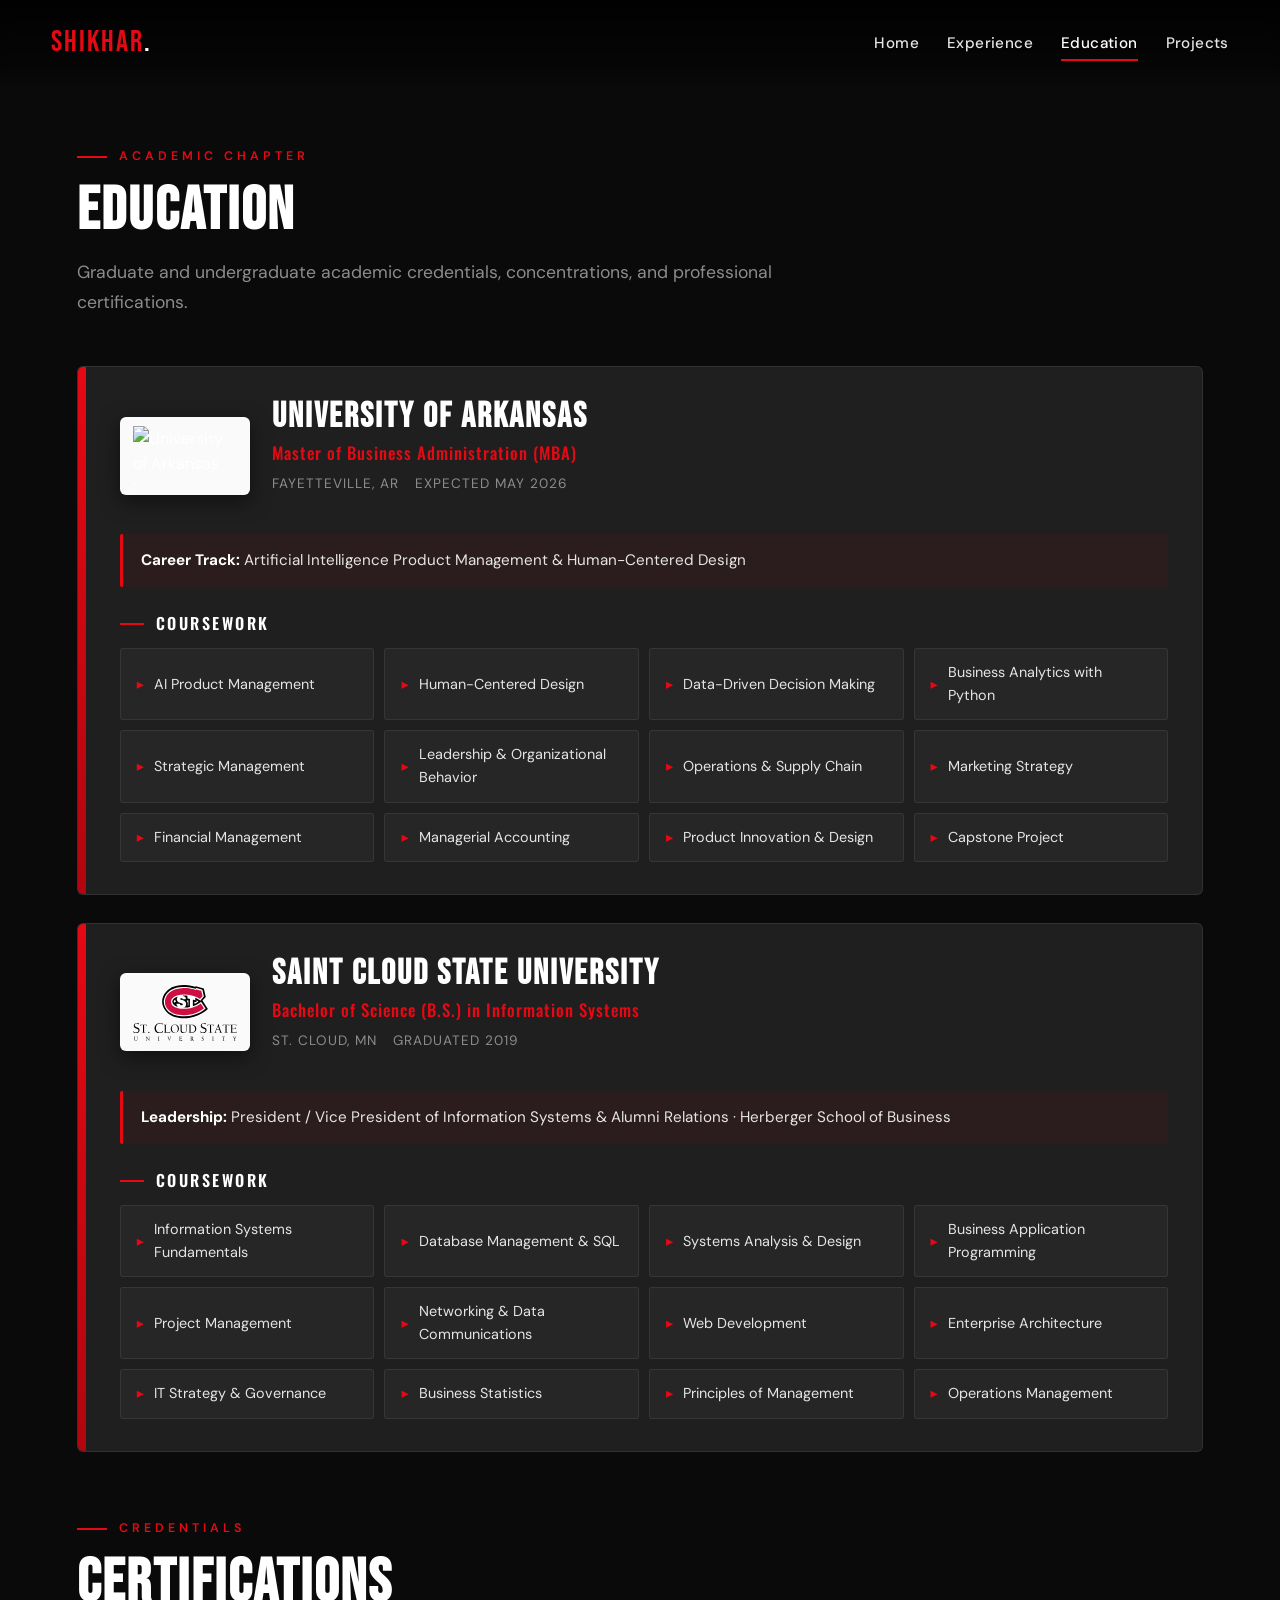
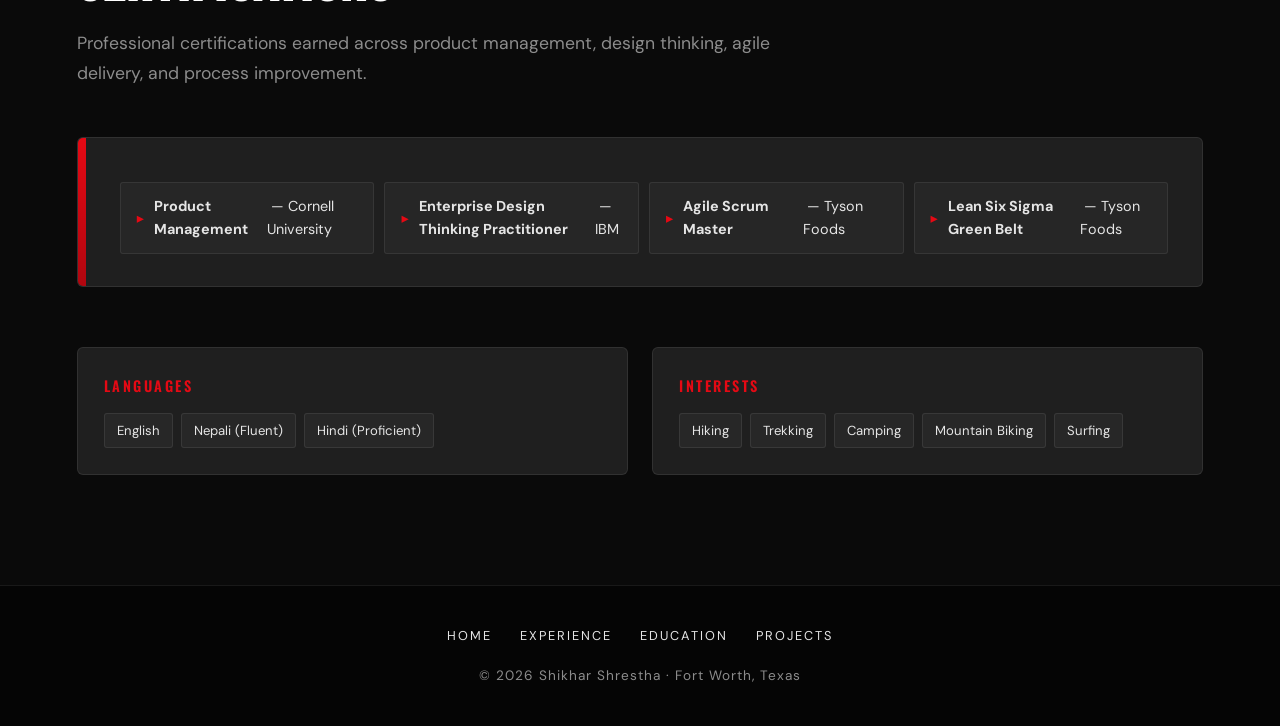
==== education.html @ f638914a "added logo images and created initial HTML, CSS, and JavaScript files for the portfolio website. The" ====
<!DOCTYPE html>
<html lang="en">
<head>
  <meta charset="UTF-8" />
  <meta name="viewport" content="width=device-width, initial-scale=1.0" />
  <meta name="description" content="Education and certifications of Shikhar Shrestha — MBA from University of Arkansas, BS from Saint Cloud State University." />
  <title>Education | Shikhar Shrestha</title>
  <link rel="stylesheet" href="css/styles.css" />
  <link rel="icon" type="image/svg+xml" href="data:image/svg+xml,%3Csvg xmlns='http://www.w3.org/2000/svg' viewBox='0 0 32 32'%3E%3Crect width='32' height='32' fill='%23141414'/%3E%3Ctext x='50%25' y='50%25' text-anchor='middle' dominant-baseline='central' fill='%23E50914' font-family='Arial Black' font-size='22' font-weight='900'%3ES%3C/text%3E%3C/svg%3E" />
</head>
<body>

  <!-- NAVIGATION -->
  <nav class="nav">
    <div class="nav-inner">
      <a href="index.html" class="nav-logo">SHIKHAR<span>.</span></a>
      <button class="nav-toggle" aria-label="Menu">☰</button>
      <ul class="nav-links">
        <li><a href="index.html">Home</a></li>
        <li><a href="experience.html">Experience</a></li>
        <li><a href="education.html">Education</a></li>
        <li><a href="projects.html">Projects</a></li>
      </ul>
    </div>
  </nav>

  <!-- PAGE HEADER -->
  <section class="section" style="padding-top: 140px;">
    <div class="section-header">
      <div class="section-label reveal">Academic Chapter</div>
      <h1 class="section-title reveal reveal-delay-1">Education</h1>
      <p class="section-subtitle reveal reveal-delay-2">
        Graduate and undergraduate academic credentials, concentrations, and professional certifications.
      </p>
    </div>

    <div class="edu-grid">

      <!-- UNIVERSITY OF ARKANSAS -->
      <article class="edu-card reveal">
        <div class="edu-accent"></div>
        <div class="edu-body">
          <div class="edu-head">
            <div class="edu-logo"><img src="assets/logos/uark.svg" alt="University of Arkansas logo" /></div>
            <div>
              <h2 class="edu-school">University of Arkansas</h2>
              <div class="edu-degree">Master of Business Administration (MBA)</div>
              <div class="edu-meta">
                <span>Fayetteville, AR</span>
                <span>Expected May 2026</span>
              </div>
            </div>
          </div>

          <div class="edu-track">
            <strong>Career Track:</strong> Artificial Intelligence Product Management &amp; Human-Centered Design
          </div>

          <h3 class="subsection-title">Coursework</h3>
          <!--
            EDIT: Replace the items below with the specific courses you've taken.
            These reflect the stated AI Product Management &amp; Human-Centered Design track.
          -->
          <ul class="coursework-list">
            <li>AI Product Management</li>
            <li>Human-Centered Design</li>
            <li>Data-Driven Decision Making</li>
            <li>Business Analytics with Python</li>
            <li>Strategic Management</li>
            <li>Leadership &amp; Organizational Behavior</li>
            <li>Operations &amp; Supply Chain</li>
            <li>Marketing Strategy</li>
            <li>Financial Management</li>
            <li>Managerial Accounting</li>
            <li>Product Innovation &amp; Design</li>
            <li>Capstone Project</li>
          </ul>
        </div>
      </article>

      <!-- SAINT CLOUD STATE UNIVERSITY -->
      <article class="edu-card reveal reveal-delay-1">
        <div class="edu-accent"></div>
        <div class="edu-body">
          <div class="edu-head">
            <div class="edu-logo"><img src="assets/logos/scsu.svg" alt="Saint Cloud State University logo" /></div>
            <div>
              <h2 class="edu-school">Saint Cloud State University</h2>
              <div class="edu-degree">Bachelor of Science (B.S.) in Information Systems</div>
              <div class="edu-meta">
                <span>St. Cloud, MN</span>
                <span>Graduated 2019</span>
              </div>
            </div>
          </div>

          <div class="edu-track">
            <strong>Leadership:</strong> President / Vice President of Information Systems &amp; Alumni Relations · Herberger School of Business
          </div>

          <h3 class="subsection-title">Coursework</h3>
          <ul class="coursework-list">
            <li>Information Systems Fundamentals</li>
            <li>Database Management &amp; SQL</li>
            <li>Systems Analysis &amp; Design</li>
            <li>Business Application Programming</li>
            <li>Project Management</li>
            <li>Networking &amp; Data Communications</li>
            <li>Web Development</li>
            <li>Enterprise Architecture</li>
            <li>IT Strategy &amp; Governance</li>
            <li>Business Statistics</li>
            <li>Principles of Management</li>
            <li>Operations Management</li>
          </ul>
        </div>
      </article>

    </div>

    <!-- CERTIFICATIONS -->
    <div class="skills-section">
      <div class="section-header">
        <div class="section-label">Credentials</div>
        <h2 class="section-title">Certifications</h2>
        <p class="section-subtitle">Professional certifications earned across product management, design thinking, agile delivery, and process improvement.</p>
      </div>

      <div class="edu-card reveal" style="grid-template-columns: 8px 1fr;">
        <div class="edu-accent"></div>
        <div class="edu-body">
          <ul class="cert-list">
            <li><strong>Product Management</strong>&nbsp;— Cornell University</li>
            <li><strong>Enterprise Design Thinking Practitioner</strong>&nbsp;— IBM</li>
            <li><strong>Agile Scrum Master</strong>&nbsp;— Tyson Foods</li>
            <li><strong>Lean Six Sigma Green Belt</strong>&nbsp;— Tyson Foods</li>
          </ul>
        </div>
      </div>
    </div>

    <!-- LANGUAGES & INTERESTS -->
    <div class="skills-section">
      <div class="skills-grid">
        <div class="skill-group reveal">
          <h4>Languages</h4>
          <div class="skill-pills">
            <span class="skill-pill">English</span>
            <span class="skill-pill">Nepali (Fluent)</span>
            <span class="skill-pill">Hindi (Proficient)</span>
          </div>
        </div>

        <div class="skill-group reveal reveal-delay-1">
          <h4>Interests</h4>
          <div class="skill-pills">
            <span class="skill-pill">Hiking</span>
            <span class="skill-pill">Trekking</span>
            <span class="skill-pill">Camping</span>
            <span class="skill-pill">Mountain Biking</span>
            <span class="skill-pill">Surfing</span>
          </div>
        </div>
      </div>
    </div>
  </section>

  <!-- FOOTER -->
  <footer class="footer">
    <div class="footer-links">
      <a href="index.html">Home</a>
      <a href="experience.html">Experience</a>
      <a href="education.html">Education</a>
      <a href="projects.html">Projects</a>
    </div>
    <p>© <span id="year"></span> Shikhar Shrestha · Fort Worth, Texas</p>
  </footer>

  <script>document.getElementById('year').textContent = new Date().getFullYear();</script>
  <script src="js/main.js"></script>
</body>
</html>
---- css/styles.css ----
/* ==========================================================================
   Shikhar Shrestha | Portfolio — Netflix-inspired Theme
   ========================================================================== */

@import url('https://fonts.googleapis.com/css2?family=Bebas+Neue&family=Oswald:wght@400;500;600;700&family=DM+Sans:wght@300;400;500;600;700&display=swap');

:root {
  --netflix-red: #E50914;
  --netflix-red-dark: #B0060F;
  --netflix-red-light: #F40612;
  --bg-black: #0a0a0a;
  --bg-dark: #141414;
  --bg-card: #1f1f1f;
  --bg-card-hover: #2a2a2a;
  --text-primary: #ffffff;
  --text-secondary: #e5e5e5;
  --text-muted: #8c8c8c;
  --border-subtle: rgba(255, 255, 255, 0.08);
  --gradient-overlay: linear-gradient(180deg, rgba(10,10,10,0) 0%, rgba(10,10,10,0.6) 60%, var(--bg-black) 100%);
  --shadow-lg: 0 20px 60px rgba(0,0,0,0.6);
  --shadow-red: 0 10px 40px rgba(229, 9, 20, 0.25);

  --font-display: 'Bebas Neue', 'Oswald', sans-serif;
  --font-heading: 'Oswald', sans-serif;
  --font-body: 'DM Sans', system-ui, sans-serif;
}

* {
  margin: 0;
  padding: 0;
  box-sizing: border-box;
}

html {
  scroll-behavior: smooth;
  -webkit-text-size-adjust: 100%;
}

body {
  font-family: var(--font-body);
  background: var(--bg-black);
  color: var(--text-primary);
  line-height: 1.6;
  overflow-x: hidden;
  min-height: 100vh;
}

img { max-width: 100%; height: auto; display: block; }
a { color: inherit; text-decoration: none; transition: color 0.3s ease; }
a:hover { color: var(--netflix-red); }
button { font-family: inherit; cursor: pointer; border: none; background: none; color: inherit; }

/* ==========================================================================
   Navigation
   ========================================================================== */
.nav {
  position: fixed;
  top: 0; left: 0; right: 0;
  z-index: 100;
  padding: 18px 4%;
  background: linear-gradient(180deg, rgba(0,0,0,0.85) 0%, rgba(0,0,0,0.4) 80%, transparent 100%);
  backdrop-filter: blur(8px);
  -webkit-backdrop-filter: blur(8px);
  transition: background 0.3s ease;
}
.nav.scrolled {
  background: rgba(10, 10, 10, 0.95);
}
.nav-inner {
  display: flex;
  align-items: center;
  justify-content: space-between;
  max-width: 1440px;
  margin: 0 auto;
}
.nav-logo {
  font-family: var(--font-display);
  font-size: clamp(1.4rem, 2.5vw, 1.9rem);
  color: var(--netflix-red);
  letter-spacing: 2px;
  font-weight: 400;
}
.nav-logo span { color: var(--text-primary); }
.nav-links {
  display: flex;
  gap: 28px;
  list-style: none;
  align-items: center;
}
.nav-links a {
  font-size: 0.95rem;
  font-weight: 500;
  letter-spacing: 0.4px;
  color: var(--text-secondary);
  position: relative;
  padding: 4px 0;
}
.nav-links a::after {
  content: '';
  position: absolute;
  bottom: -4px; left: 0;
  width: 0; height: 2px;
  background: var(--netflix-red);
  transition: width 0.3s ease;
}
.nav-links a:hover::after,
.nav-links a.active::after { width: 100%; }
.nav-links a.active { color: var(--text-primary); }

.nav-toggle {
  display: none;
  font-size: 1.5rem;
  color: var(--text-primary);
  z-index: 101;
}

/* ==========================================================================
   Home / Hero
   ========================================================================== */
.hero {
  min-height: 100vh;
  display: flex;
  align-items: center;
  padding: 120px 6% 80px;
  position: relative;
  background: radial-gradient(ellipse at top right, rgba(229,9,20,0.15) 0%, transparent 55%),
              radial-gradient(ellipse at bottom left, rgba(229,9,20,0.08) 0%, transparent 50%),
              var(--bg-black);
}
.hero::before {
  content: '';
  position: absolute;
  inset: 0;
  background-image:
    linear-gradient(rgba(255,255,255,0.015) 1px, transparent 1px),
    linear-gradient(90deg, rgba(255,255,255,0.015) 1px, transparent 1px);
  background-size: 50px 50px;
  pointer-events: none;
}
.hero-inner {
  max-width: 1200px;
  margin: 0 auto;
  display: grid;
  grid-template-columns: auto 1fr;
  gap: clamp(32px, 5vw, 72px);
  align-items: center;
  position: relative;
  z-index: 1;
  width: 100%;
}

.profile-frame {
  width: clamp(220px, 28vw, 340px);
  height: clamp(220px, 28vw, 340px);
  background: var(--bg-card);
  border: 3px solid var(--netflix-red);
  box-shadow: var(--shadow-red), 0 0 0 8px rgba(229,9,20,0.1);
  position: relative;
  overflow: hidden;
  transition: transform 0.5s cubic-bezier(0.4, 0, 0.2, 1);
}
.profile-frame::before {
  content: '';
  position: absolute;
  inset: 0;
  background: linear-gradient(135deg, transparent 60%, rgba(229,9,20,0.2) 100%);
  z-index: 2;
  pointer-events: none;
}
.profile-frame:hover { transform: scale(1.02); }
.profile-frame img {
  width: 100%;
  height: 100%;
  object-fit: cover;
}
.profile-placeholder {
  width: 100%; height: 100%;
  display: flex;
  align-items: center;
  justify-content: center;
  font-family: var(--font-display);
  font-size: clamp(4rem, 8vw, 7rem);
  color: var(--netflix-red);
  background: linear-gradient(135deg, #1a1a1a 0%, #0a0a0a 100%);
}

.hero-content { min-width: 0; }
.hero-tag {
  display: inline-block;
  font-size: 0.75rem;
  letter-spacing: 4px;
  color: var(--netflix-red);
  text-transform: uppercase;
  font-weight: 600;
  margin-bottom: 18px;
  padding: 6px 14px;
  border: 1px solid var(--netflix-red);
  border-radius: 2px;
  background: rgba(229, 9, 20, 0.08);
}
.hero-name {
  font-family: var(--font-display);
  font-size: clamp(2.5rem, 7vw, 5.5rem);
  line-height: 0.95;
  letter-spacing: 2px;
  text-transform: uppercase;
  margin-bottom: 14px;
  background: linear-gradient(180deg, #ffffff 0%, #bfbfbf 100%);
  -webkit-background-clip: text;
  background-clip: text;
  -webkit-text-fill-color: transparent;
}
.hero-role {
  font-family: var(--font-heading);
  font-size: clamp(1rem, 1.8vw, 1.35rem);
  color: var(--text-secondary);
  font-weight: 400;
  letter-spacing: 1px;
  text-transform: uppercase;
  margin-bottom: 26px;
}
.hero-role span { color: var(--netflix-red); font-weight: 600; }

.contact-grid {
  display: grid;
  grid-template-columns: repeat(auto-fit, minmax(240px, 1fr));
  gap: 14px;
  margin-top: 24px;
}
.contact-item {
  display: flex;
  align-items: center;
  gap: 12px;
  padding: 12px 16px;
  background: rgba(31, 31, 31, 0.6);
  border: 1px solid var(--border-subtle);
  border-radius: 4px;
  font-size: 0.9rem;
  transition: all 0.3s ease;
  word-break: break-word;
}
.contact-item:hover {
  background: rgba(229, 9, 20, 0.1);
  border-color: var(--netflix-red);
  transform: translateX(4px);
}
.contact-icon {
  width: 18px; height: 18px;
  color: var(--netflix-red);
  flex-shrink: 0;
}

/* ==========================================================================
   Section Shared
   ========================================================================== */
.section {
  padding: clamp(60px, 9vw, 110px) 6%;
  max-width: 1400px;
  margin: 0 auto;
}
.section-alt { background: linear-gradient(180deg, var(--bg-black) 0%, #0f0f0f 100%); }

.section-header { margin-bottom: 48px; }
.section-label {
  display: inline-flex;
  align-items: center;
  gap: 12px;
  font-size: 0.78rem;
  letter-spacing: 4px;
  color: var(--netflix-red);
  text-transform: uppercase;
  font-weight: 600;
  margin-bottom: 14px;
}
.section-label::before {
  content: '';
  width: 30px; height: 2px;
  background: var(--netflix-red);
}
.section-title {
  font-family: var(--font-display);
  font-size: clamp(2.2rem, 5vw, 3.8rem);
  letter-spacing: 2px;
  text-transform: uppercase;
  line-height: 1;
  margin-bottom: 16px;
}
.section-subtitle {
  font-size: clamp(0.95rem, 1.5vw, 1.1rem);
  color: var(--text-muted);
  max-width: 700px;
  line-height: 1.7;
}

/* ==========================================================================
   Summary / Impact cards
   ========================================================================== */
.summary-grid {
  display: grid;
  grid-template-columns: repeat(auto-fit, minmax(280px, 1fr));
  gap: 24px;
}
.summary-card {
  padding: 32px 28px;
  background: var(--bg-card);
  border: 1px solid var(--border-subtle);
  border-radius: 6px;
  position: relative;
  overflow: hidden;
  transition: all 0.4s cubic-bezier(0.4, 0, 0.2, 1);
}
.summary-card::before {
  content: '';
  position: absolute;
  top: 0; left: 0;
  width: 4px; height: 100%;
  background: var(--netflix-red);
  transform: scaleY(0);
  transform-origin: top;
  transition: transform 0.4s ease;
}
.summary-card:hover {
  background: var(--bg-card-hover);
  transform: translateY(-6px);
  box-shadow: var(--shadow-lg);
}
.summary-card:hover::before { transform: scaleY(1); }
.summary-card-num {
  font-family: var(--font-display);
  font-size: 2.5rem;
  color: var(--netflix-red);
  letter-spacing: 2px;
  line-height: 1;
  margin-bottom: 12px;
}
.summary-card h3 {
  font-family: var(--font-heading);
  font-size: 1.15rem;
  font-weight: 500;
  letter-spacing: 1px;
  text-transform: uppercase;
  margin-bottom: 10px;
}
.summary-card p {
  color: var(--text-muted);
  font-size: 0.95rem;
  line-height: 1.7;
}

.summary-text {
  background: var(--bg-card);
  border-left: 4px solid var(--netflix-red);
  padding: 30px 34px;
  border-radius: 2px;
  margin-bottom: 50px;
  font-size: clamp(1rem, 1.3vw, 1.1rem);
  color: var(--text-secondary);
  line-height: 1.8;
}

/* ==========================================================================
   Impact highlights row
   ========================================================================== */
.impact-row {
  display: grid;
  grid-template-columns: repeat(auto-fit, minmax(200px, 1fr));
  gap: 20px;
  margin-top: 50px;
}
.impact-stat {
  text-align: center;
  padding: 28px 20px;
  background: linear-gradient(135deg, rgba(229,9,20,0.08) 0%, transparent 100%);
  border: 1px solid rgba(229,9,20,0.2);
  border-radius: 4px;
  transition: transform 0.3s ease;
}
.impact-stat:hover { transform: translateY(-4px); }
.impact-stat .big {
  font-family: var(--font-display);
  font-size: clamp(2.2rem, 4vw, 3rem);
  color: var(--netflix-red);
  line-height: 1;
  margin-bottom: 8px;
  letter-spacing: 1px;
}
.impact-stat .label {
  font-size: 0.8rem;
  letter-spacing: 2px;
  text-transform: uppercase;
  color: var(--text-muted);
}

/* ==========================================================================
   Experience Timeline
   ========================================================================== */
.experience-list { display: flex; flex-direction: column; gap: 28px; }
.exp-card {
  background: var(--bg-card);
  border: 1px solid var(--border-subtle);
  border-radius: 6px;
  overflow: hidden;
  transition: all 0.4s cubic-bezier(0.4, 0, 0.2, 1);
  position: relative;
}
.exp-card:hover {
  border-color: var(--netflix-red);
  transform: translateY(-4px);
  box-shadow: var(--shadow-lg);
}
.exp-header {
  display: grid;
  grid-template-columns: auto 1fr auto;
  gap: 24px;
  align-items: center;
  padding: 28px 32px;
  border-bottom: 1px solid var(--border-subtle);
  background: linear-gradient(180deg, rgba(255,255,255,0.02) 0%, transparent 100%);
}
.company-logo {
  width: 130px; height: 78px;
  border-radius: 6px;
  background: #fafafa;
  display: flex;
  align-items: center;
  justify-content: center;
  padding: 8px 12px;
  flex-shrink: 0;
  box-shadow: 0 6px 20px rgba(0,0,0,0.5), inset 0 1px 0 rgba(255,255,255,0.6);
  border: 1px solid rgba(255,255,255,0.08);
  overflow: hidden;
}
.company-logo img {
  max-width: 100%;
  max-height: 100%;
  width: 100%;
  height: 100%;
  object-fit: contain;
}
.company-logo-fallback {
  font-family: var(--font-display);
  font-size: 1.6rem;
  color: var(--bg-black);
  letter-spacing: 2px;
}
.exp-head-text { min-width: 0; }
.exp-company {
  font-family: var(--font-heading);
  font-size: clamp(1.25rem, 2vw, 1.6rem);
  font-weight: 600;
  letter-spacing: 0.5px;
  margin-bottom: 4px;
}
.exp-location {
  font-size: 0.85rem;
  color: var(--text-muted);
  letter-spacing: 1px;
  text-transform: uppercase;
}
.exp-duration {
  text-align: right;
  flex-shrink: 0;
}
.exp-duration .years {
  font-family: var(--font-display);
  font-size: clamp(1.4rem, 2.5vw, 1.9rem);
  color: var(--netflix-red);
  letter-spacing: 1px;
  line-height: 1;
}
.exp-duration .dates {
  font-size: 0.8rem;
  color: var(--text-muted);
  letter-spacing: 1px;
  margin-top: 4px;
}
.exp-body { padding: 8px 32px 28px; }
.role-block {
  padding: 24px 0;
  border-bottom: 1px solid var(--border-subtle);
}
.role-block:last-child { border-bottom: none; }
.role-title {
  font-family: var(--font-heading);
  font-size: 1.15rem;
  font-weight: 500;
  color: var(--text-primary);
  letter-spacing: 0.5px;
  margin-bottom: 6px;
}
.role-dates {
  font-size: 0.8rem;
  color: var(--netflix-red);
  letter-spacing: 2px;
  text-transform: uppercase;
  font-weight: 500;
  margin-bottom: 14px;
}
.role-list {
  list-style: none;
  display: flex;
  flex-direction: column;
  gap: 10px;
}
.role-list li {
  padding-left: 22px;
  position: relative;
  color: var(--text-secondary);
  font-size: 0.95rem;
  line-height: 1.65;
}
.role-list li::before {
  content: '';
  position: absolute;
  left: 0; top: 10px;
  width: 10px; height: 2px;
  background: var(--netflix-red);
}

/* ==========================================================================
   Education Page
   ========================================================================== */
.edu-grid {
  display: grid;
  gap: 28px;
}
.edu-card {
  background: var(--bg-card);
  border: 1px solid var(--border-subtle);
  border-radius: 6px;
  overflow: hidden;
  display: grid;
  grid-template-columns: 8px 1fr;
  transition: all 0.4s ease;
}
.edu-card:hover {
  border-color: var(--netflix-red);
  transform: translateX(6px);
}
.edu-accent {
  background: linear-gradient(180deg, var(--netflix-red) 0%, var(--netflix-red-dark) 100%);
}
.edu-body { padding: 32px 34px; }
.edu-head {
  display: grid;
  grid-template-columns: auto 1fr;
  gap: 22px;
  align-items: center;
  margin-bottom: 22px;
}
.edu-logo {
  width: 130px; height: 78px;
  background: #fafafa;
  border-radius: 6px;
  display: flex;
  align-items: center;
  justify-content: center;
  padding: 8px 12px;
  box-shadow: 0 6px 20px rgba(0,0,0,0.5), inset 0 1px 0 rgba(255,255,255,0.6);
  border: 1px solid rgba(255,255,255,0.08);
  flex-shrink: 0;
  overflow: hidden;
}
.edu-logo img { width: 100%; height: 100%; object-fit: contain; }
.edu-school {
  font-family: var(--font-display);
  font-size: clamp(1.6rem, 3vw, 2.2rem);
  letter-spacing: 2px;
  text-transform: uppercase;
  margin-bottom: 6px;
  line-height: 1;
}
.edu-degree {
  font-family: var(--font-heading);
  font-size: 1.05rem;
  color: var(--netflix-red);
  letter-spacing: 1px;
  margin-bottom: 6px;
  font-weight: 500;
}
.edu-meta {
  display: flex;
  flex-wrap: wrap;
  gap: 16px;
  color: var(--text-muted);
  font-size: 0.85rem;
  letter-spacing: 1px;
  text-transform: uppercase;
  margin-bottom: 18px;
}
.edu-track {
  padding: 14px 18px;
  background: rgba(229, 9, 20, 0.06);
  border-left: 3px solid var(--netflix-red);
  border-radius: 2px;
  font-size: 0.95rem;
  color: var(--text-secondary);
  margin-bottom: 20px;
}
.edu-track strong { color: var(--text-primary); }

.coursework-list, .cert-list {
  list-style: none;
  display: grid;
  grid-template-columns: repeat(auto-fill, minmax(240px, 1fr));
  gap: 10px;
  margin-top: 12px;
}
.coursework-list li, .cert-list li {
  padding: 12px 16px;
  background: rgba(255,255,255,0.03);
  border: 1px solid var(--border-subtle);
  border-radius: 3px;
  font-size: 0.9rem;
  color: var(--text-secondary);
  transition: all 0.3s ease;
  display: flex;
  align-items: center;
  gap: 10px;
}
.coursework-list li::before, .cert-list li::before {
  content: '▸';
  color: var(--netflix-red);
  font-weight: bold;
}
.coursework-list li:hover, .cert-list li:hover {
  background: rgba(229, 9, 20, 0.08);
  border-color: var(--netflix-red);
  transform: translateY(-2px);
}

.subsection-title {
  font-family: var(--font-heading);
  font-size: 1rem;
  font-weight: 600;
  letter-spacing: 2.5px;
  text-transform: uppercase;
  color: var(--text-primary);
  margin: 24px 0 4px;
  display: flex;
  align-items: center;
  gap: 12px;
}
.subsection-title::before {
  content: '';
  width: 24px; height: 2px;
  background: var(--netflix-red);
}

/* ==========================================================================
   Projects Page
   ========================================================================== */
.projects-grid {
  display: grid;
  grid-template-columns: repeat(auto-fill, minmax(320px, 1fr));
  gap: 28px;
}
.project-card {
  background: var(--bg-card);
  border: 1px solid var(--border-subtle);
  border-radius: 6px;
  overflow: hidden;
  transition: all 0.4s cubic-bezier(0.4, 0, 0.2, 1);
  cursor: pointer;
  display: flex;
  flex-direction: column;
}
.project-card:hover {
  transform: translateY(-8px) scale(1.01);
  border-color: var(--netflix-red);
  box-shadow: var(--shadow-lg), var(--shadow-red);
}
.project-media {
  aspect-ratio: 16 / 9;
  background: linear-gradient(135deg, #1a1a1a 0%, #0a0a0a 100%);
  position: relative;
  overflow: hidden;
  display: flex;
  align-items: center;
  justify-content: center;
}
.project-media::after {
  content: '';
  position: absolute;
  inset: 0;
  background: linear-gradient(180deg, transparent 60%, rgba(10,10,10,0.9) 100%);
  z-index: 1;
}
.project-media img,
.project-media video {
  width: 100%;
  height: 100%;
  object-fit: cover;
}
.project-placeholder {
  text-align: center;
  color: var(--text-muted);
  padding: 20px;
  z-index: 2;
}
.project-placeholder-icon {
  font-family: var(--font-display);
  font-size: 3rem;
  color: var(--netflix-red);
  margin-bottom: 8px;
  letter-spacing: 2px;
}
.project-content { padding: 24px 26px; flex: 1; display: flex; flex-direction: column; }
.project-tag {
  display: inline-block;
  font-size: 0.7rem;
  letter-spacing: 3px;
  color: var(--netflix-red);
  text-transform: uppercase;
  font-weight: 600;
  margin-bottom: 10px;
}
.project-title {
  font-family: var(--font-heading);
  font-size: 1.3rem;
  font-weight: 600;
  letter-spacing: 0.5px;
  margin-bottom: 10px;
  line-height: 1.2;
}
.project-desc {
  color: var(--text-muted);
  font-size: 0.92rem;
  line-height: 1.65;
  margin-bottom: 16px;
  flex: 1;
}
.project-tech {
  display: flex;
  flex-wrap: wrap;
  gap: 6px;
  margin-bottom: 16px;
}
.tech-pill {
  font-size: 0.72rem;
  padding: 4px 10px;
  background: rgba(255, 255, 255, 0.05);
  border: 1px solid var(--border-subtle);
  border-radius: 2px;
  letter-spacing: 1px;
  text-transform: uppercase;
  color: var(--text-secondary);
}
.project-actions {
  display: flex;
  gap: 10px;
  flex-wrap: wrap;
}
.btn {
  display: inline-flex;
  align-items: center;
  gap: 8px;
  padding: 9px 18px;
  font-family: var(--font-heading);
  font-size: 0.8rem;
  font-weight: 500;
  letter-spacing: 2px;
  text-transform: uppercase;
  border-radius: 3px;
  transition: all 0.3s ease;
  cursor: pointer;
}
.btn-primary {
  background: var(--netflix-red);
  color: #fff;
}
.btn-primary:hover {
  background: var(--netflix-red-light);
  transform: scale(1.04);
  box-shadow: var(--shadow-red);
  color: #fff;
}
.btn-ghost {
  background: rgba(255,255,255,0.08);
  color: var(--text-primary);
  border: 1px solid var(--border-subtle);
}
.btn-ghost:hover {
  background: rgba(255,255,255,0.15);
  border-color: var(--text-muted);
  color: var(--text-primary);
}

.template-note {
  background: rgba(229, 9, 20, 0.08);
  border: 1px dashed var(--netflix-red);
  border-radius: 4px;
  padding: 20px 24px;
  margin-bottom: 40px;
  color: var(--text-secondary);
  font-size: 0.92rem;
  line-height: 1.7;
}
.template-note strong { color: var(--netflix-red); letter-spacing: 1px; text-transform: uppercase; font-size: 0.85rem; }

/* ==========================================================================
   Skills sidebar / pills
   ========================================================================== */
.skills-section { margin-top: 60px; }
.skills-grid {
  display: grid;
  grid-template-columns: repeat(auto-fit, minmax(260px, 1fr));
  gap: 24px;
  margin-top: 30px;
}
.skill-group {
  background: var(--bg-card);
  border: 1px solid var(--border-subtle);
  border-radius: 6px;
  padding: 26px;
}
.skill-group h4 {
  font-family: var(--font-heading);
  font-size: 0.9rem;
  letter-spacing: 2.5px;
  text-transform: uppercase;
  color: var(--netflix-red);
  margin-bottom: 16px;
  font-weight: 600;
}
.skill-pills {
  display: flex;
  flex-wrap: wrap;
  gap: 8px;
}
.skill-pill {
  font-size: 0.82rem;
  padding: 6px 12px;
  background: rgba(255,255,255,0.04);
  border: 1px solid var(--border-subtle);
  border-radius: 3px;
  color: var(--text-secondary);
  transition: all 0.3s ease;
}
.skill-pill:hover {
  background: var(--netflix-red);
  color: #fff;
  border-color: var(--netflix-red);
}

/* ==========================================================================
   Footer
   ========================================================================== */
.footer {
  padding: 40px 6%;
  background: #050505;
  border-top: 1px solid var(--border-subtle);
  text-align: center;
  color: var(--text-muted);
  font-size: 0.85rem;
  letter-spacing: 1px;
}
.footer-links {
  display: flex;
  justify-content: center;
  gap: 28px;
  margin-bottom: 18px;
  flex-wrap: wrap;
}
.footer-links a {
  font-size: 0.8rem;
  letter-spacing: 2px;
  text-transform: uppercase;
  color: var(--text-secondary);
}

/* ==========================================================================
   Animations
   ========================================================================== */
@keyframes fadeUp {
  from { opacity: 0; transform: translateY(20px); }
  to { opacity: 1; transform: translateY(0); }
}
.reveal {
  opacity: 0;
  animation: fadeUp 0.7s cubic-bezier(0.4, 0, 0.2, 1) forwards;
}
.reveal-delay-1 { animation-delay: 0.1s; }
.reveal-delay-2 { animation-delay: 0.2s; }
.reveal-delay-3 { animation-delay: 0.3s; }
.reveal-delay-4 { animation-delay: 0.4s; }

/* ==========================================================================
   Responsive
   ========================================================================== */
@media (max-width: 900px) {
  .nav-toggle { display: block; }
  .nav-links {
    position: fixed;
    top: 0; right: -100%;
    width: 75%;
    max-width: 300px;
    height: 100vh;
    background: rgba(10, 10, 10, 0.98);
    backdrop-filter: blur(14px);
    flex-direction: column;
    justify-content: center;
    gap: 40px;
    transition: right 0.4s cubic-bezier(0.4, 0, 0.2, 1);
    padding: 40px;
  }
  .nav-links.open { right: 0; }
  .nav-links a { font-size: 1.1rem; }

  .hero { padding: 100px 6% 60px; }
  .hero-inner {
    grid-template-columns: 1fr;
    text-align: center;
    gap: 36px;
  }
  .profile-frame {
    margin: 0 auto;
    width: min(260px, 60vw);
    height: min(260px, 60vw);
  }
  .hero-tag { margin: 0 auto 18px; display: inline-block; }
  .contact-grid { text-align: left; }

  .exp-header {
    grid-template-columns: 1fr;
    text-align: left;
    gap: 16px;
  }
  .exp-duration { text-align: left; }
  .company-logo { width: 110px; height: 66px; }
  .edu-head { grid-template-columns: 1fr; }
  .edu-logo { width: 140px; height: 80px; }

  .section { padding: 70px 6%; }
}

@media (max-width: 520px) {
  .nav { padding: 14px 5%; }
  .hero { padding: 90px 5% 50px; }
  .section { padding: 60px 5%; }
  .exp-body, .exp-header { padding-left: 20px; padding-right: 20px; }
  .edu-body { padding: 24px 22px; }
  .summary-card { padding: 26px 22px; }
  .contact-item { font-size: 0.85rem; padding: 10px 14px; }
  .impact-stat { padding: 22px 14px; }
}

/* Reduced motion */
@media (prefers-reduced-motion: reduce) {
  *, *::before, *::after {
    animation-duration: 0.01ms !important;
    transition-duration: 0.01ms !important;
  }
}
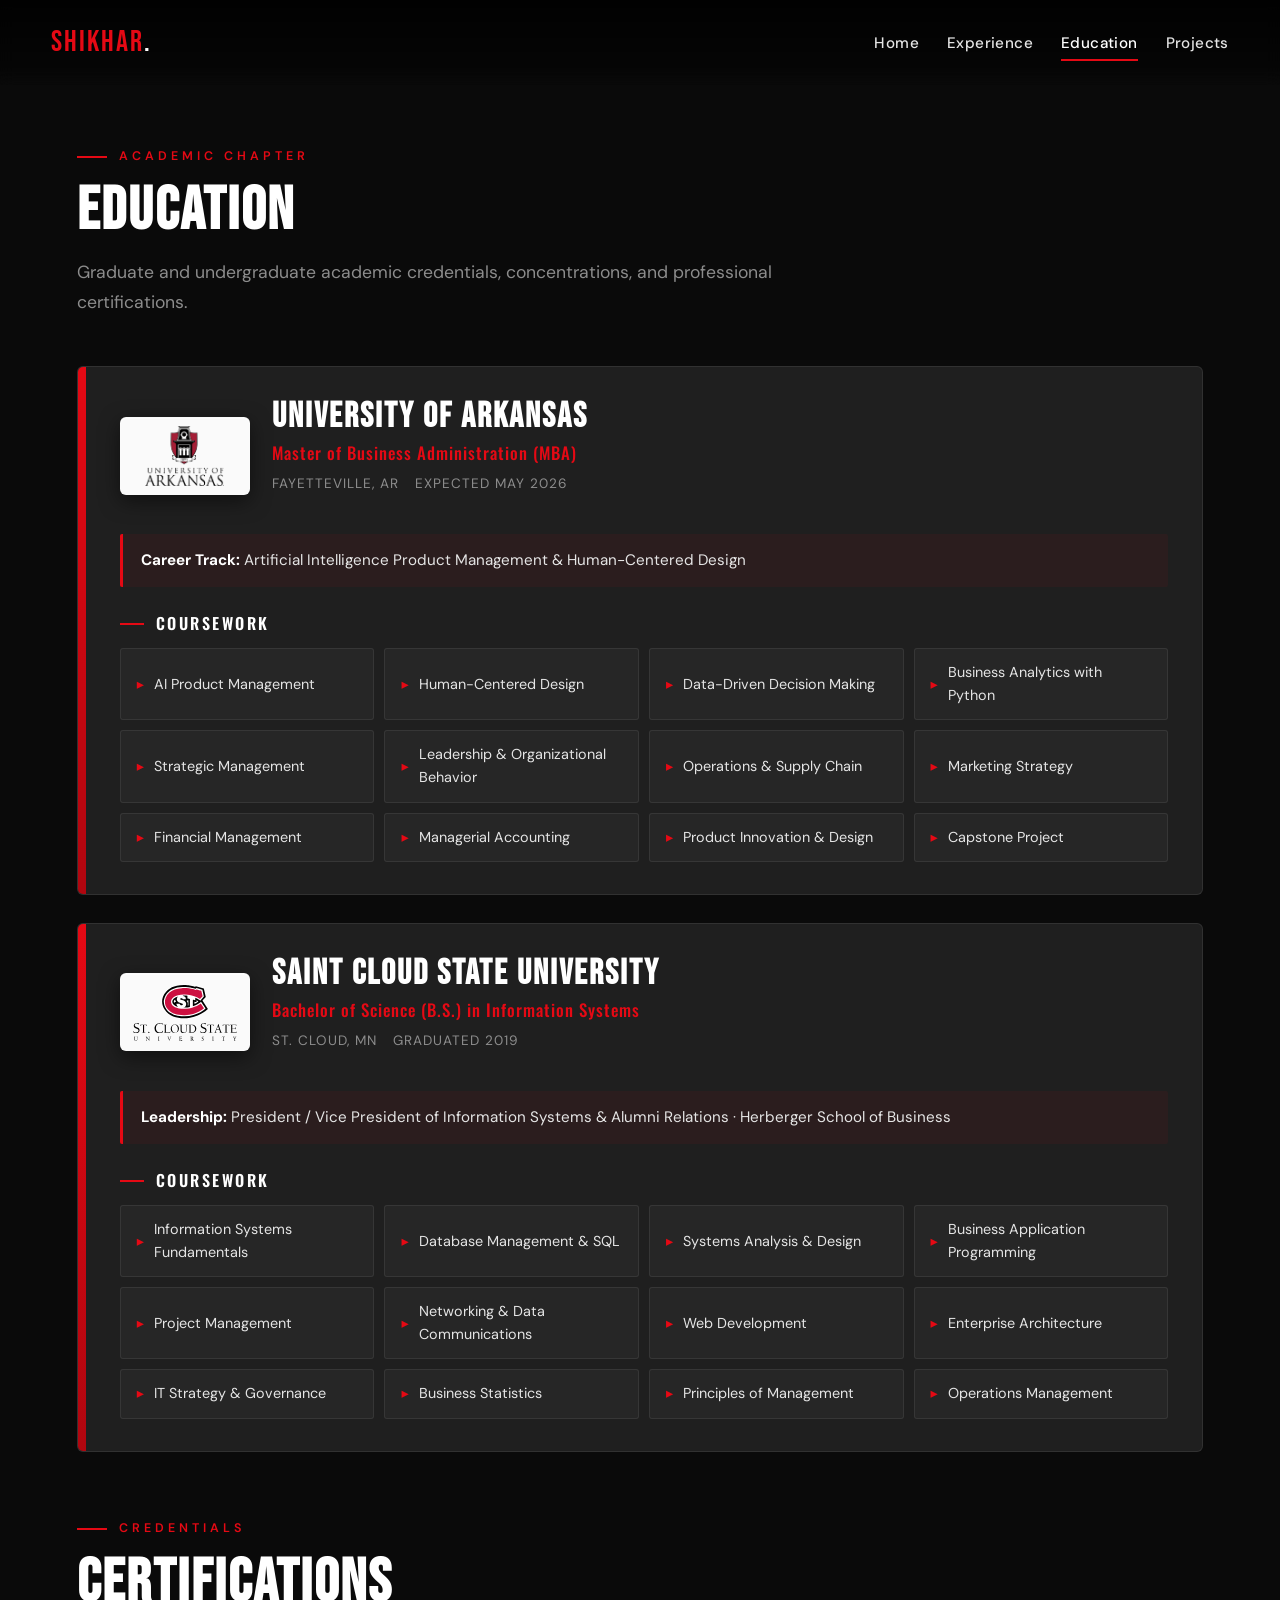
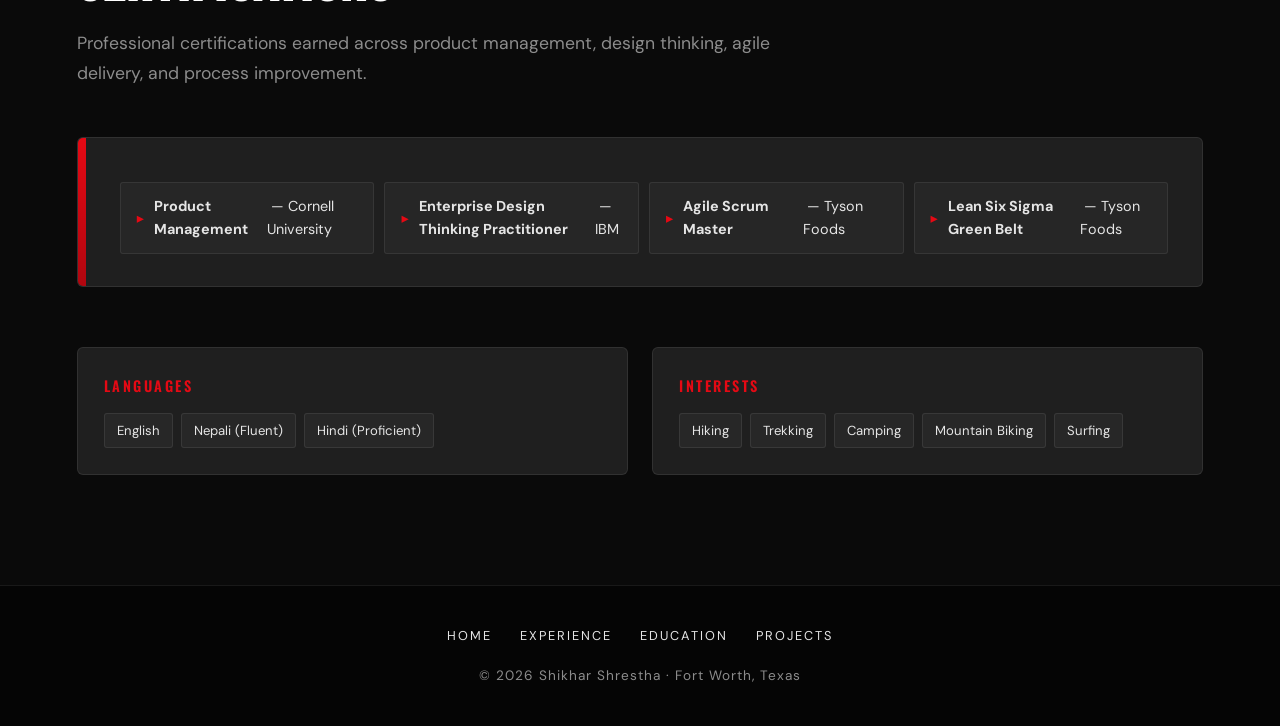
==== commit b1ba0930: "updated files with new projects and profile headshot, and added a local settings file for claude." ====
--- a/education.html
+++ b/education.html
@@ -41,7 +41,7 @@
         <div class="edu-accent"></div>
         <div class="edu-body">
           <div class="edu-head">
-            <div class="edu-logo"><img src="assets/logos/uark.svg" alt="University of Arkansas logo" /></div>
+            <div class="edu-logo"><img src="assets/logos/uark.png" alt="University of Arkansas logo" /></div>
             <div>
               <h2 class="edu-school">University of Arkansas</h2>
               <div class="edu-degree">Master of Business Administration (MBA)</div>
--- a/css/styles.css
+++ b/css/styles.css
@@ -150,8 +150,8 @@
 }
 
 .profile-frame {
-  width: clamp(220px, 28vw, 340px);
-  height: clamp(220px, 28vw, 340px);
+  width: clamp(220px, 26vw, 320px);
+  aspect-ratio: 3 / 4;
   background: var(--bg-card);
   border: 3px solid var(--netflix-red);
   box-shadow: var(--shadow-red), 0 0 0 8px rgba(229,9,20,0.1);
@@ -172,6 +172,7 @@
   width: 100%;
   height: 100%;
   object-fit: cover;
+  object-position: center top;
 }
 .profile-placeholder {
   width: 100%; height: 100%;
@@ -915,8 +916,8 @@
   }
   .profile-frame {
     margin: 0 auto;
-    width: min(260px, 60vw);
-    height: min(260px, 60vw);
+    width: min(240px, 55vw);
+    aspect-ratio: 3 / 4;
   }
   .hero-tag { margin: 0 auto 18px; display: inline-block; }
   .contact-grid { text-align: left; }
